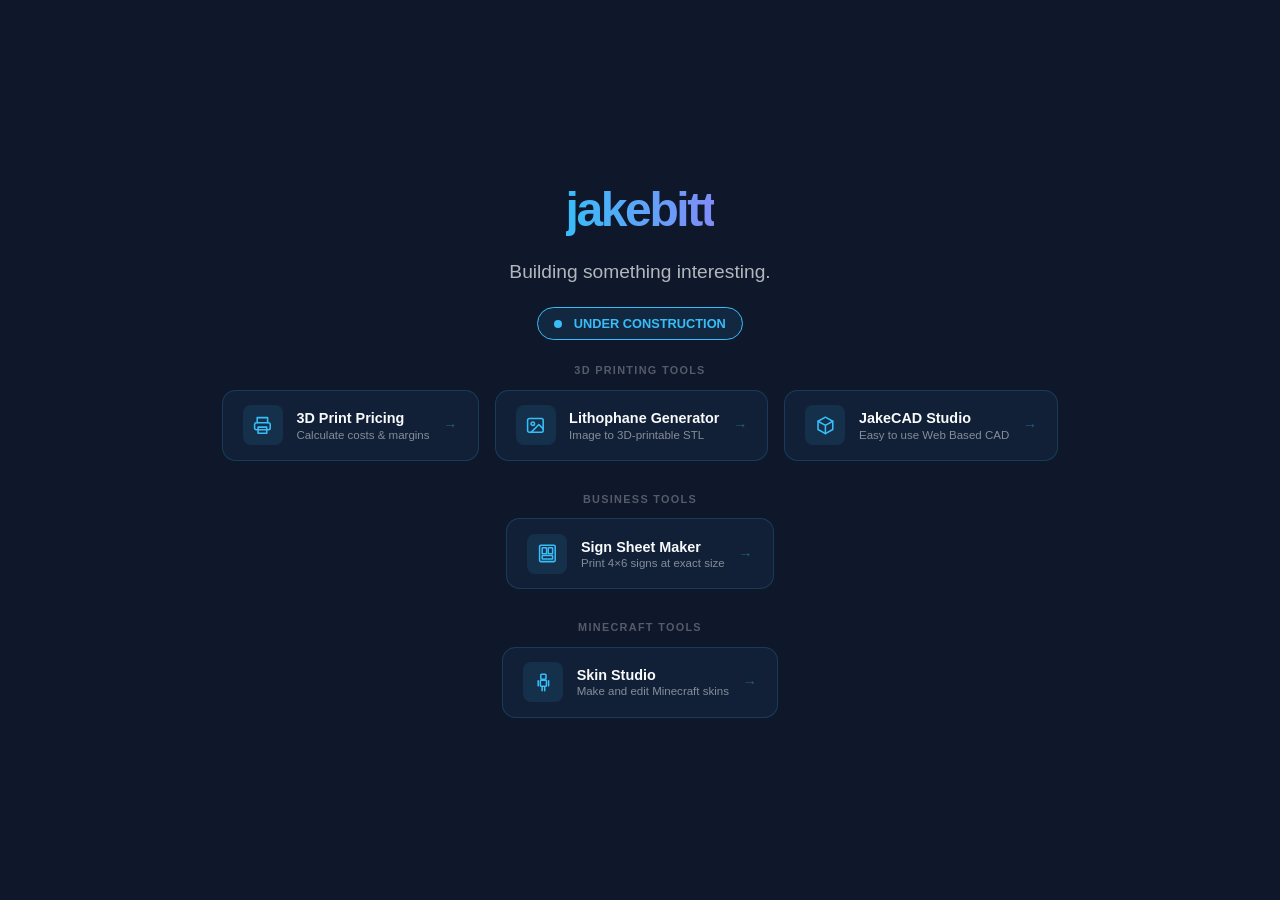
==== index.html @ 414a67d3 "Move Sign Sheet Maker into a new Business Tools section Co-Authored-By: Claude Opus 5.5 <noreply@ant" ====
<!DOCTYPE html>
<html lang="en">
<head>
    <meta charset="UTF-8">
    <meta name="viewport" content="width=device-width, initial-scale=1.0">
    <title>JakeBitt</title>
    <style>
        :root {
            --bg: #0f172a;
            --accent: #38bdf8;
            --accent2: #818cf8;
            --text: #f8fafc;
        }
        * { box-sizing: border-box; margin: 0; padding: 0; }
        body {
            display: flex;
            align-items: center;
            justify-content: center;
            min-height: 100vh;
            background-color: var(--bg);
            color: var(--text);
            font-family: -apple-system, BlinkMacSystemFont, "Segoe UI", Roboto, Helvetica, Arial, sans-serif;
        }
        .container {
            text-align: center;
            padding: 2rem;
            display: flex;
            flex-direction: column;
            align-items: center;
            gap: 1.5rem;
        }
        .logo {
            font-size: 3rem;
            font-weight: 800;
            letter-spacing: -0.05em;
            background: linear-gradient(to right, #38bdf8, #818cf8);
            -webkit-background-clip: text;
            -webkit-text-fill-color: transparent;
        }
        p {
            font-size: 1.2rem;
            opacity: 0.7;
        }
        .status-badge {
            display: inline-block;
            padding: 0.5rem 1rem;
            background: rgba(56, 189, 248, 0.1);
            border: 1px solid var(--accent);
            border-radius: 2rem;
            font-size: 0.8rem;
            font-weight: 600;
            color: var(--accent);
            text-transform: uppercase;
        }
        .pulse {
            display: inline-block;
            width: 8px;
            height: 8px;
            background-color: var(--accent);
            border-radius: 50%;
            margin-right: 8px;
            animation: pulse 2s infinite;
        }
        @keyframes pulse {
            0%   { box-shadow: 0 0 0 0   rgba(56, 189, 248, 0.7); }
            70%  { box-shadow: 0 0 0 10px rgba(56, 189, 248, 0);   }
            100% { box-shadow: 0 0 0 0   rgba(56, 189, 248, 0);   }
        }

        /* ── Tools section ── */
        .tools-label {
            font-size: 0.68rem;
            font-weight: 700;
            text-transform: uppercase;
            letter-spacing: 0.12em;
            color: rgba(248,250,252,0.3);
        }
        .tools-grid {
            display: flex;
            gap: 1rem;
            flex-wrap: wrap;
            justify-content: center;
        }
        .tool-card {
            display: flex;
            align-items: center;
            gap: 0.85rem;
            padding: 0.9rem 1.25rem;
            background: rgba(56,189,248,0.06);
            border: 1px solid rgba(56,189,248,0.18);
            border-radius: 0.85rem;
            text-decoration: none;
            color: var(--text);
            transition: background .2s, border-color .2s, transform .2s;
            text-align: left;
            min-width: 210px;
        }
        .tool-card:hover {
            background: rgba(56,189,248,0.13);
            border-color: var(--accent);
            transform: translateY(-2px);
        }
        .tool-icon {
            flex-shrink: 0;
            width: 2.5rem;
            height: 2.5rem;
            background: rgba(56,189,248,0.1);
            border-radius: 0.5rem;
            display: flex;
            align-items: center;
            justify-content: center;
        }
        .tool-icon svg {
            width: 1.3rem;
            height: 1.3rem;
            fill: none;
            stroke: var(--accent);
            stroke-width: 1.8;
            stroke-linecap: round;
            stroke-linejoin: round;
        }
        .tool-group {
            display: flex;
            flex-direction: column;
            align-items: center;
            gap: 0.85rem;
        }
        .tool-group + .tool-group { margin-top: 0.5rem; }
        .tool-name {
            font-size: 0.9rem;
            font-weight: 700;
            margin-bottom: 0.15rem;
        }
        .tool-desc {
            font-size: 0.72rem;
            color: rgba(248,250,252,0.5);
        }
        .tool-arrow {
            margin-left: auto;
            color: rgba(56,189,248,0.4);
            font-size: 0.9rem;
            transition: transform .2s, color .2s;
        }
        .tool-card:hover .tool-arrow {
            transform: translateX(3px);
            color: var(--accent);
        }
    </style>
</head>
<body>
    <div class="container">
        <div class="logo">jakebitt</div>
        <p>Building something interesting.</p>
        <div class="status-badge">
            <span class="pulse"></span>
            Under Construction
        </div>

        <section class="tool-group">
            <div class="tools-label">3D Printing Tools</div>
            <div class="tools-grid">
                <a class="tool-card" href="/printcalc">
                    <div class="tool-icon"><svg viewBox="0 0 24 24"><path d="M6 9V3h12v6"/><rect x="3" y="9" width="18" height="8" rx="2"/><path d="M7 14h10v7H7z"/></svg></div>
                    <div class="tool-info">
                        <div class="tool-name">3D Print Pricing</div>
                        <div class="tool-desc">Calculate costs &amp; margins</div>
                    </div>
                    <span class="tool-arrow">&rarr;</span>
                </a>
                <a class="tool-card" href="/lithogen">
                    <div class="tool-icon"><svg viewBox="0 0 24 24"><rect x="3" y="4" width="18" height="16" rx="2"/><circle cx="9" cy="10" r="2"/><path d="M21 16l-5-5-9 9"/></svg></div>
                    <div class="tool-info">
                        <div class="tool-name">Lithophane Generator</div>
                        <div class="tool-desc">Image to 3D-printable STL</div>
                    </div>
                    <span class="tool-arrow">&rarr;</span>
                </a>
                <a class="tool-card" href="/cad">
                    <div class="tool-icon"><svg viewBox="0 0 24 24"><path d="M12 2.5l8.5 4.75v9.5L12 21.5l-8.5-4.75v-9.5z"/><path d="M12 12l8.5-4.75M12 12v9.5M12 12L3.5 7.25"/></svg></div>
                    <div class="tool-info">
                        <div class="tool-name">JakeCAD Studio</div>
                        <div class="tool-desc">Easy to use Web Based CAD</div>
                    </div>
                    <span class="tool-arrow">&rarr;</span>
                </a>
            </div>
        </section>

        <section class="tool-group">
            <div class="tools-label">Business Tools</div>
            <div class="tools-grid">
                <a class="tool-card" href="/signsheet">
                    <div class="tool-icon"><svg viewBox="0 0 24 24"><rect x="3" y="2.5" width="18" height="19" rx="1.5"/><rect x="6" y="5.5" width="5" height="7" rx=".5"/><rect x="13" y="5.5" width="5" height="7" rx=".5"/><rect x="6" y="14.5" width="12" height="4" rx=".5"/></svg></div>
                    <div class="tool-info">
                        <div class="tool-name">Sign Sheet Maker</div>
                        <div class="tool-desc">Print 4&times;6 signs at exact size</div>
                    </div>
                    <span class="tool-arrow">&rarr;</span>
                </a>
            </div>
        </section>

        <section class="tool-group">
            <div class="tools-label">Minecraft Tools</div>
            <div class="tools-grid">
                <a class="tool-card" href="/skins">
                    <div class="tool-icon"><svg viewBox="0 0 24 24"><rect x="9" y="2.5" width="6" height="6" rx="1"/><rect x="8.5" y="9.5" width="7" height="7" rx="1"/><path d="M6 10v6M18 10v6M10.5 17v4.5M13.5 17v4.5"/></svg></div>
                    <div class="tool-info">
                        <div class="tool-name">Skin Studio</div>
                        <div class="tool-desc">Make and edit Minecraft skins</div>
                    </div>
                    <span class="tool-arrow">&rarr;</span>
                </a>
            </div>
        </section>
    </div>
</body>
</html>
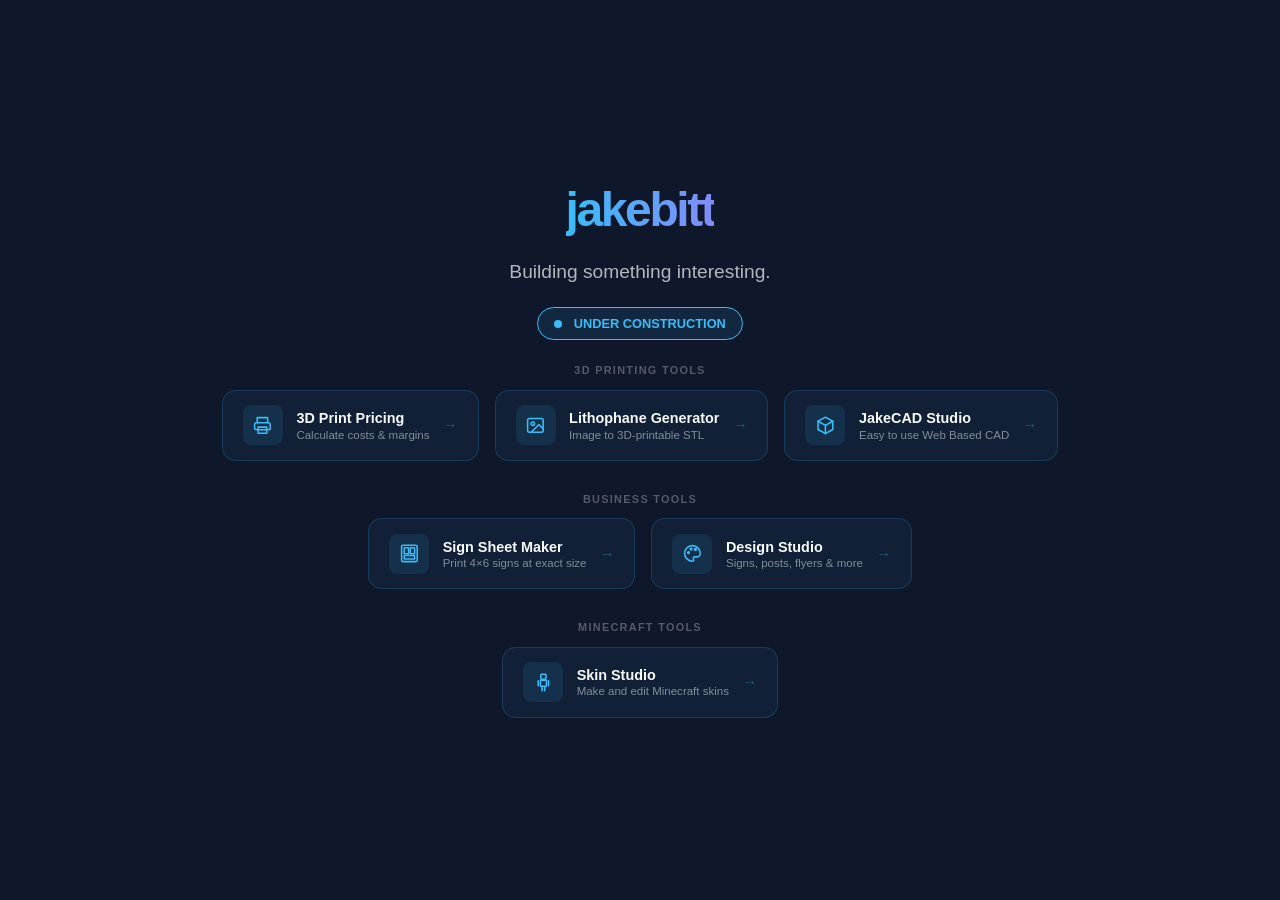
==== commit e81a3d2b: "Add JakeBitt Design Studio under Business Tools Free in-browser design editor at /design: 40 templat" ====
--- a/index.html
+++ b/index.html
@@ -197,6 +197,14 @@
                     </div>
                     <span class="tool-arrow">&rarr;</span>
                 </a>
+                <a class="tool-card" href="/design">
+                    <div class="tool-icon"><svg viewBox="0 0 24 24"><path d="M12 3a9 9 0 0 0 0 18c1.5 0 2-1.2 1.2-2.4-.8-1.2 0-2.6 1.4-2.6H17a4 4 0 0 0 4-4c0-5-4-9-9-9z"/><circle cx="7.5" cy="11" r="1"/><circle cx="10.5" cy="7" r="1"/><circle cx="15.5" cy="7.5" r="1"/></svg></div>
+                    <div class="tool-info">
+                        <div class="tool-name">Design Studio</div>
+                        <div class="tool-desc">Signs, posts, flyers &amp; more</div>
+                    </div>
+                    <span class="tool-arrow">&rarr;</span>
+                </a>
             </div>
         </section>
 
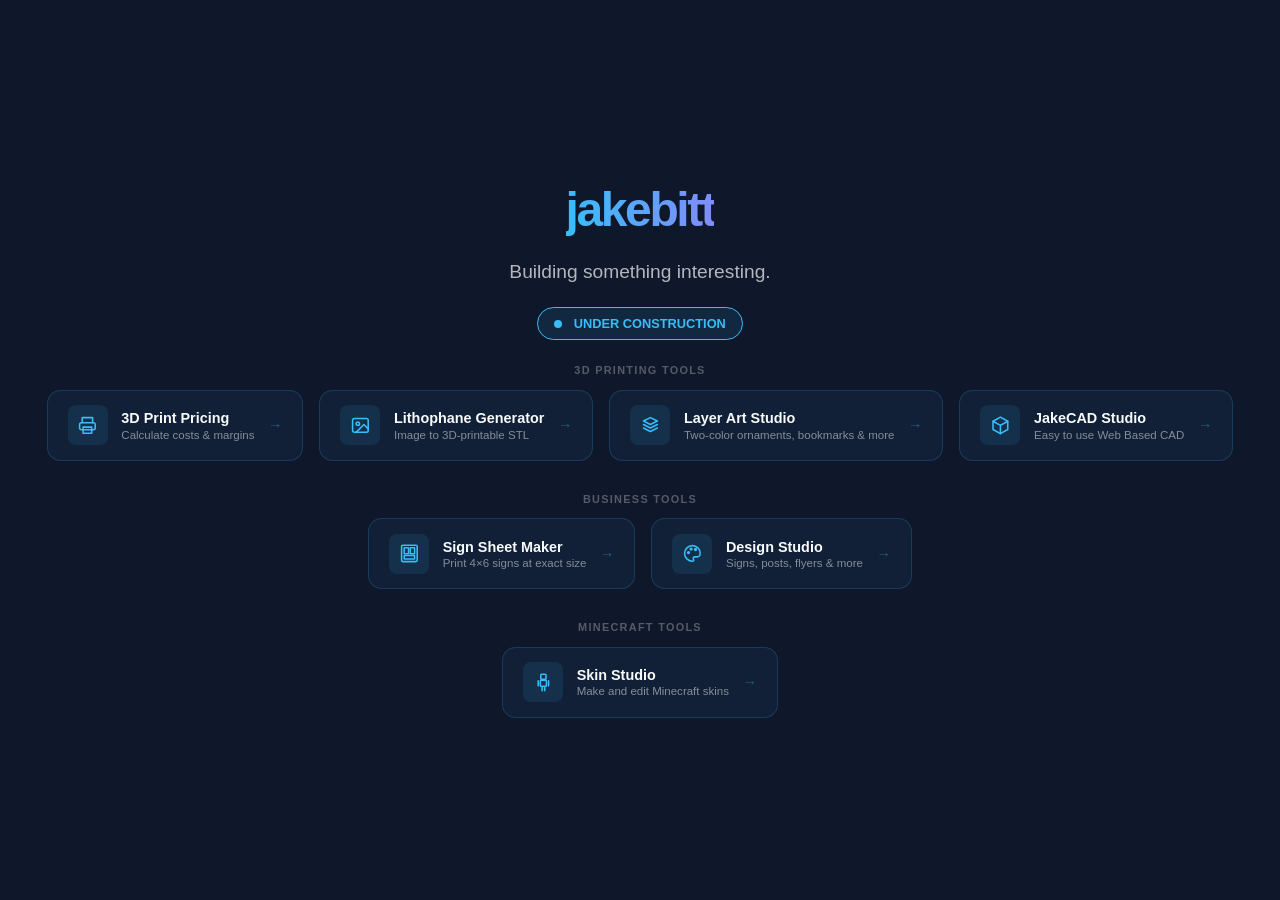
==== commit dd9b511b: "Add Layer Art Studio: two-color layer print designer Black base layers with white detail layers on t" ====
--- a/index.html
+++ b/index.html
@@ -175,6 +175,14 @@
                     </div>
                     <span class="tool-arrow">&rarr;</span>
                 </a>
+                <a class="tool-card" href="/layerart">
+                    <div class="tool-icon"><svg viewBox="0 0 24 24"><path d="M4 15l8 4 8-4"/><path d="M4 11l8 4 8-4"/><path d="M12 3l8 4-8 4-8-4z"/></svg></div>
+                    <div class="tool-info">
+                        <div class="tool-name">Layer Art Studio</div>
+                        <div class="tool-desc">Two-color ornaments, bookmarks &amp; more</div>
+                    </div>
+                    <span class="tool-arrow">&rarr;</span>
+                </a>
                 <a class="tool-card" href="/cad">
                     <div class="tool-icon"><svg viewBox="0 0 24 24"><path d="M12 2.5l8.5 4.75v9.5L12 21.5l-8.5-4.75v-9.5z"/><path d="M12 12l8.5-4.75M12 12v9.5M12 12L3.5 7.25"/></svg></div>
                     <div class="tool-info">
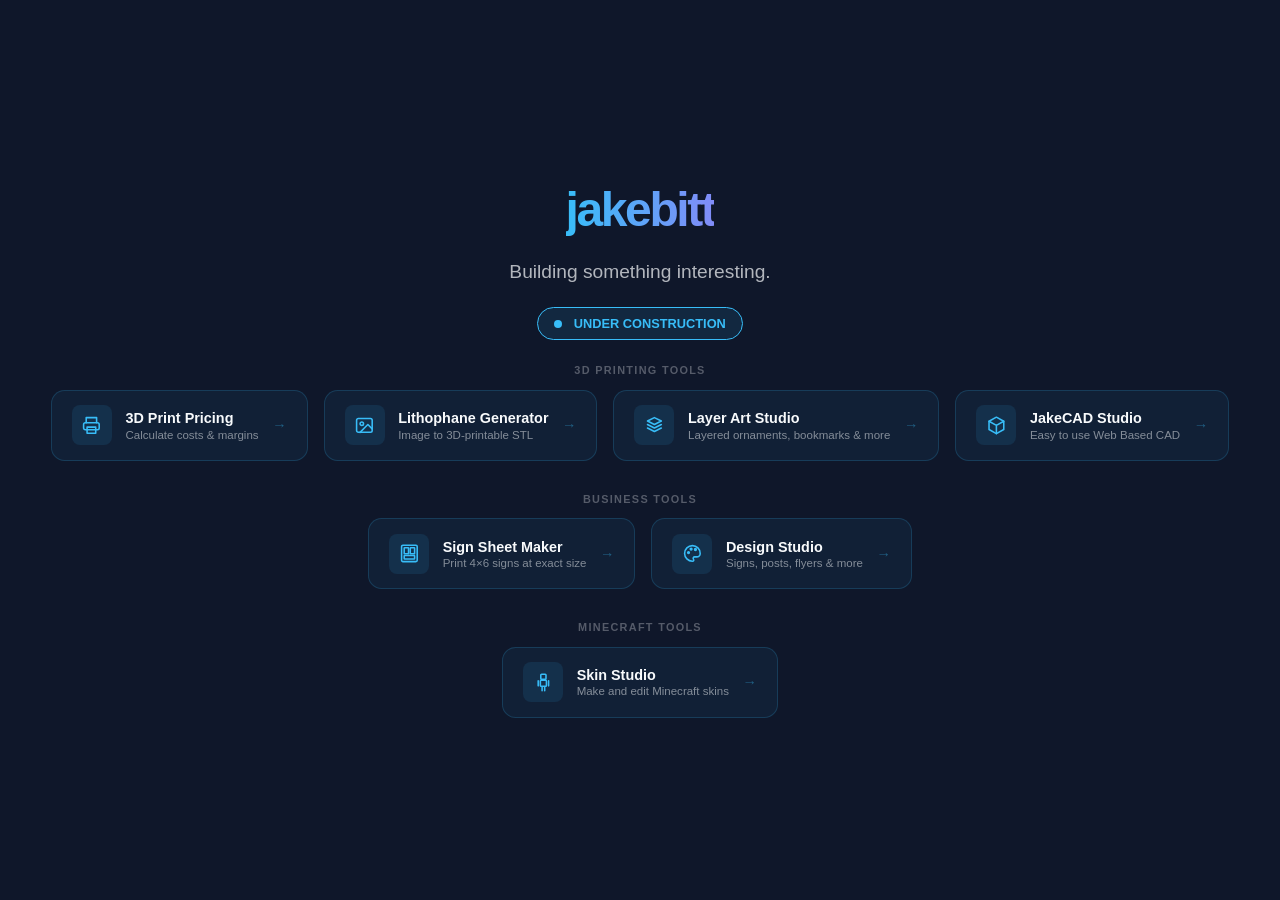
==== commit 704e7453: "Layer Art Studio v2: 73 templates with shape styles, patterns, effects, 3rd color, magnets, batch na" ====
--- a/index.html
+++ b/index.html
@@ -179,7 +179,7 @@
                     <div class="tool-icon"><svg viewBox="0 0 24 24"><path d="M4 15l8 4 8-4"/><path d="M4 11l8 4 8-4"/><path d="M12 3l8 4-8 4-8-4z"/></svg></div>
                     <div class="tool-info">
                         <div class="tool-name">Layer Art Studio</div>
-                        <div class="tool-desc">Two-color ornaments, bookmarks &amp; more</div>
+                        <div class="tool-desc">Layered ornaments, bookmarks &amp; more</div>
                     </div>
                     <span class="tool-arrow">&rarr;</span>
                 </a>
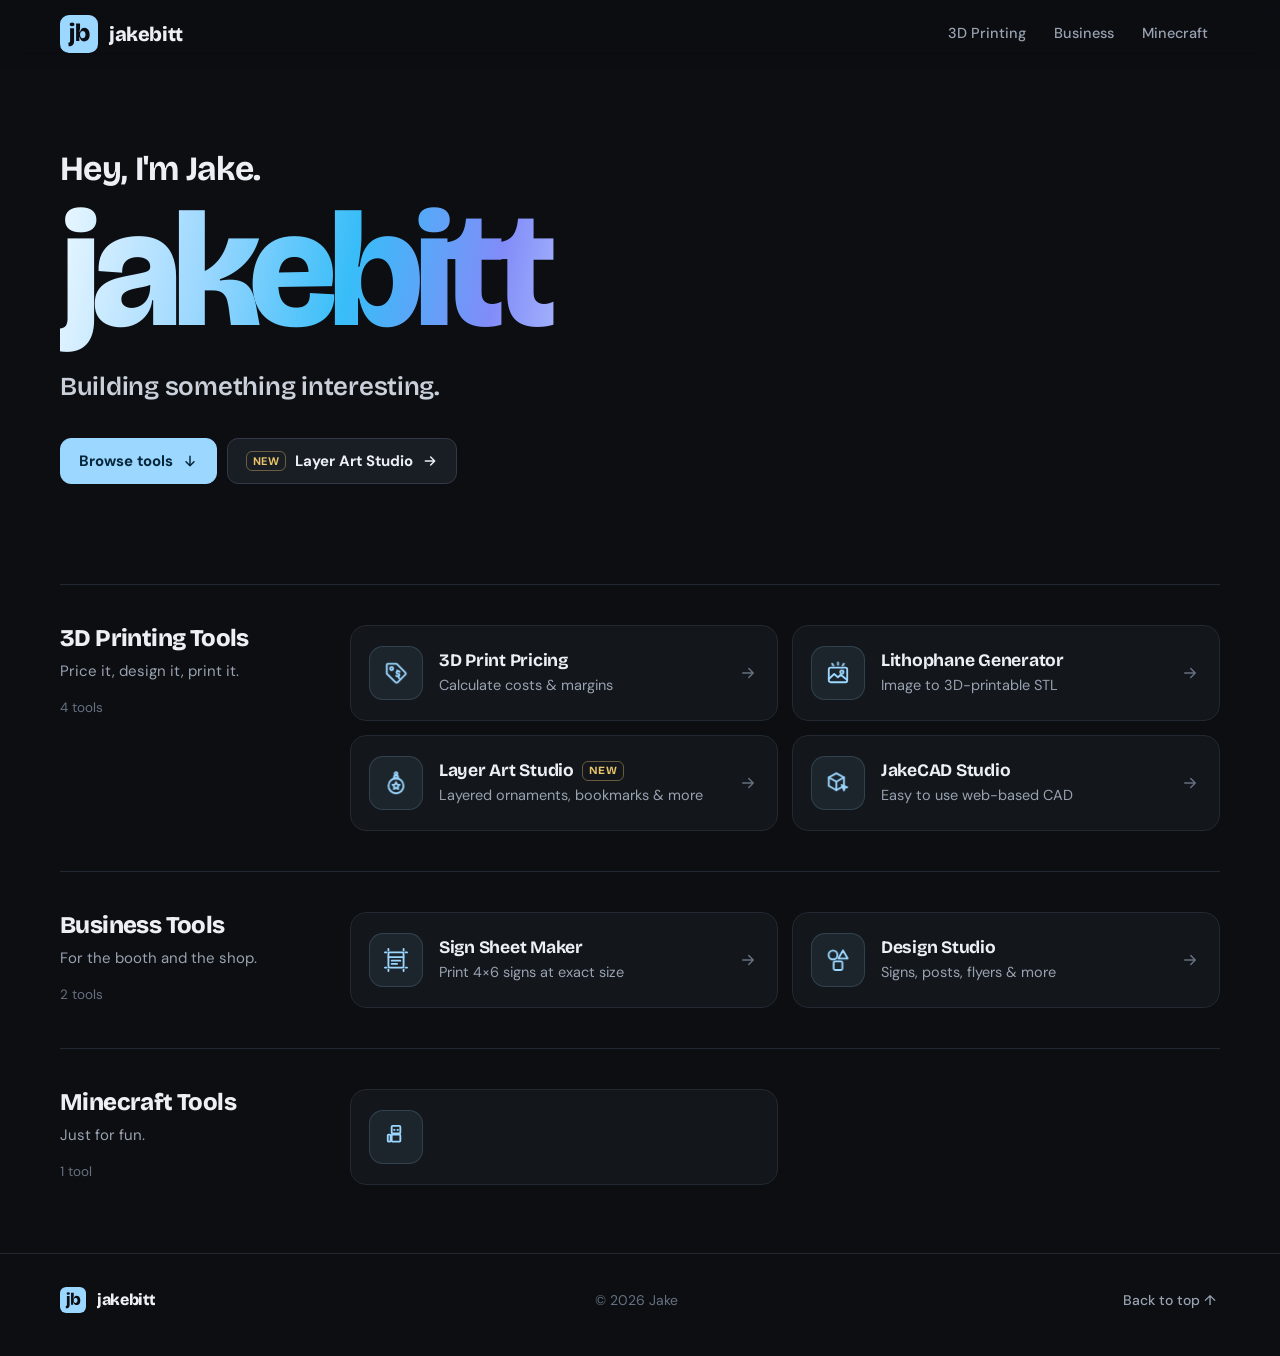
==== commit 374e5bc2: "Redesign homepage: jb logo, gradient wordmark, animated tool icons - 'Hey, I'm Jake.' greeting over " ====
--- a/index.html
+++ b/index.html
@@ -1,234 +1,327 @@
 <!DOCTYPE html>
 <html lang="en">
 <head>
-    <meta charset="UTF-8">
-    <meta name="viewport" content="width=device-width, initial-scale=1.0">
-    <title>JakeBitt</title>
-    <style>
-        :root {
-            --bg: #0f172a;
-            --accent: #38bdf8;
-            --accent2: #818cf8;
-            --text: #f8fafc;
-        }
-        * { box-sizing: border-box; margin: 0; padding: 0; }
-        body {
-            display: flex;
-            align-items: center;
-            justify-content: center;
-            min-height: 100vh;
-            background-color: var(--bg);
-            color: var(--text);
-            font-family: -apple-system, BlinkMacSystemFont, "Segoe UI", Roboto, Helvetica, Arial, sans-serif;
-        }
-        .container {
-            text-align: center;
-            padding: 2rem;
-            display: flex;
-            flex-direction: column;
-            align-items: center;
-            gap: 1.5rem;
-        }
-        .logo {
-            font-size: 3rem;
-            font-weight: 800;
-            letter-spacing: -0.05em;
-            background: linear-gradient(to right, #38bdf8, #818cf8);
-            -webkit-background-clip: text;
-            -webkit-text-fill-color: transparent;
-        }
-        p {
-            font-size: 1.2rem;
-            opacity: 0.7;
-        }
-        .status-badge {
-            display: inline-block;
-            padding: 0.5rem 1rem;
-            background: rgba(56, 189, 248, 0.1);
-            border: 1px solid var(--accent);
-            border-radius: 2rem;
-            font-size: 0.8rem;
-            font-weight: 600;
-            color: var(--accent);
-            text-transform: uppercase;
-        }
-        .pulse {
-            display: inline-block;
-            width: 8px;
-            height: 8px;
-            background-color: var(--accent);
-            border-radius: 50%;
-            margin-right: 8px;
-            animation: pulse 2s infinite;
-        }
-        @keyframes pulse {
-            0%   { box-shadow: 0 0 0 0   rgba(56, 189, 248, 0.7); }
-            70%  { box-shadow: 0 0 0 10px rgba(56, 189, 248, 0);   }
-            100% { box-shadow: 0 0 0 0   rgba(56, 189, 248, 0);   }
-        }
-
-        /* ── Tools section ── */
-        .tools-label {
-            font-size: 0.68rem;
-            font-weight: 700;
-            text-transform: uppercase;
-            letter-spacing: 0.12em;
-            color: rgba(248,250,252,0.3);
-        }
-        .tools-grid {
-            display: flex;
-            gap: 1rem;
-            flex-wrap: wrap;
-            justify-content: center;
-        }
-        .tool-card {
-            display: flex;
-            align-items: center;
-            gap: 0.85rem;
-            padding: 0.9rem 1.25rem;
-            background: rgba(56,189,248,0.06);
-            border: 1px solid rgba(56,189,248,0.18);
-            border-radius: 0.85rem;
-            text-decoration: none;
-            color: var(--text);
-            transition: background .2s, border-color .2s, transform .2s;
-            text-align: left;
-            min-width: 210px;
-        }
-        .tool-card:hover {
-            background: rgba(56,189,248,0.13);
-            border-color: var(--accent);
-            transform: translateY(-2px);
-        }
-        .tool-icon {
-            flex-shrink: 0;
-            width: 2.5rem;
-            height: 2.5rem;
-            background: rgba(56,189,248,0.1);
-            border-radius: 0.5rem;
-            display: flex;
-            align-items: center;
-            justify-content: center;
-        }
-        .tool-icon svg {
-            width: 1.3rem;
-            height: 1.3rem;
-            fill: none;
-            stroke: var(--accent);
-            stroke-width: 1.8;
-            stroke-linecap: round;
-            stroke-linejoin: round;
-        }
-        .tool-group {
-            display: flex;
-            flex-direction: column;
-            align-items: center;
-            gap: 0.85rem;
-        }
-        .tool-group + .tool-group { margin-top: 0.5rem; }
-        .tool-name {
-            font-size: 0.9rem;
-            font-weight: 700;
-            margin-bottom: 0.15rem;
-        }
-        .tool-desc {
-            font-size: 0.72rem;
-            color: rgba(248,250,252,0.5);
-        }
-        .tool-arrow {
-            margin-left: auto;
-            color: rgba(56,189,248,0.4);
-            font-size: 0.9rem;
-            transition: transform .2s, color .2s;
-        }
-        .tool-card:hover .tool-arrow {
-            transform: translateX(3px);
-            color: var(--accent);
-        }
-    </style>
+<meta charset="UTF-8">
+<meta name="viewport" content="width=device-width, initial-scale=1.0, viewport-fit=cover">
+<title>jakebitt</title>
+<meta name="description" content="Browser tools for 3D printing, business and Minecraft.">
+<meta name="theme-color" content="#0c0e12">
+<link rel="icon" type="image/svg+xml" href="/img/jb.svg">
+<link rel="apple-touch-icon" href="/img/jb-180.png">
+<meta property="og:title" content="jakebitt">
+<meta property="og:description" content="Browser tools for 3D printing, business and Minecraft.">
+<meta property="og:image" content="https://jakebitt.com/img/jb-512.png">
+<meta name="twitter:card" content="summary">
+<link rel="preconnect" href="https://fonts.googleapis.com">
+<link rel="preconnect" href="https://fonts.gstatic.com" crossorigin>
+<link href="https://fonts.googleapis.com/css2?family=Bricolage+Grotesque:opsz,wght@12..96,600;12..96,800&family=DM+Sans:opsz,wght@9..40,400;9..40,500;9..40,700&display=swap" rel="stylesheet">
+<style>
+:root {
+  --bg: #0c0e12;
+  --surface: #13161b;
+  --surface-2: #191d24;
+  --line: #232932;
+  --line-strong: #323946;
+  --fg: #ecf0f4;
+  --muted: #98a2b0;
+  --faint: #667080;
+  --ice: #9bd7ff;
+  --ice-ink: #06263a;
+  --gold: #e8c46b;
+  --display: "Bricolage Grotesque", "DM Sans", system-ui, sans-serif;
+  --ui: "DM Sans", system-ui, -apple-system, "Segoe UI", Roboto, sans-serif;
+  --ease: cubic-bezier(.22,.7,.2,1);
+  color-scheme: dark;
+}
+* { box-sizing: border-box; }
+html { scroll-behavior: smooth; scroll-padding-top: 80px; }
+body { margin: 0; background: var(--bg); color: var(--fg); font: 16px/1.6 var(--ui); -webkit-font-smoothing: antialiased; -webkit-text-size-adjust: 100%; text-size-adjust: 100%; -webkit-tap-highlight-color: transparent; overflow-x: clip; }
+a { color: inherit; }
+:focus-visible { outline: 2px solid var(--ice); outline-offset: 3px; }
+.wrap { width: min(1160px, calc(100% - 32px - env(safe-area-inset-left, 0px) - env(safe-area-inset-right, 0px))); margin: 0 auto; }
+
+/* header */
+.top { position: sticky; top: 0; z-index: 10; background: rgba(12,14,18,.85); -webkit-backdrop-filter: blur(10px); backdrop-filter: blur(10px); border-bottom: 1px solid transparent; transition: border-color .25s; }
+.top.scrolled { border-bottom-color: var(--line); }
+.top-inner { height: 68px; display: flex; align-items: center; justify-content: space-between; gap: 16px; }
+.brand { display: inline-flex; align-items: center; gap: 11px; min-height: 44px; text-decoration: none; }
+.brand-name { font: 800 20px/1 var(--display); letter-spacing: -0.02em; }
+.logo { width: 38px; height: 38px; flex-shrink: 0; transition: transform .35s var(--ease); }
+.nav { display: flex; gap: 4px; }
+.nav a { text-decoration: none; color: var(--muted); font-weight: 500; font-size: 14.5px; padding: 8px 12px; border-radius: 8px; transition: color .2s, background .2s; }
+
+/* hero */
+.hero { padding: 80px 0 100px; }
+.hello { margin: 0 0 6px; font: 700 clamp(22px, 3vw, 34px)/1.2 var(--display); letter-spacing: -0.02em; color: var(--fg); }
+h1 {
+  margin: 0; font: 800 clamp(56px, min(21vw, 30vh), 164px)/.92 var(--display); letter-spacing: -0.05em; padding: 0 .04em .12em 0;
+  background: linear-gradient(100deg, #eaf7ff 0%, #9bd7ff 30%, #38bdf8 58%, #818cf8 86%, #a5b4fc 100%);
+  -webkit-background-clip: text; background-clip: text; -webkit-text-fill-color: transparent; color: transparent;
+  width: -webkit-fit-content; width: -moz-fit-content; width: fit-content;
+}
+.tagline { margin: 4px 0 0; font: 600 clamp(20px, 2.4vw, 26px)/1.3 var(--display); letter-spacing: -0.01em; color: #c9d0d9; }
+.actions { display: flex; flex-wrap: wrap; gap: 10px; margin-top: 34px; }
+.btn { display: inline-flex; align-items: center; gap: 9px; height: 46px; padding: 0 18px; border-radius: 11px; text-decoration: none; font-weight: 700; font-size: 15px; border: 1px solid var(--line-strong); background: var(--surface-2); transition: background .2s, border-color .2s, transform .2s var(--ease); }
+.btn.primary { background: var(--ice); border-color: var(--ice); color: var(--ice-ink); }
+.btn svg { width: 16px; height: 16px; fill: none; stroke: currentColor; stroke-width: 2.2; stroke-linecap: round; stroke-linejoin: round; transition: transform .25s var(--ease); }
+.new { font-size: 11px; font-weight: 700; letter-spacing: .04em; text-transform: uppercase; color: var(--gold); border: 1px solid rgba(232,196,107,.4); border-radius: 6px; padding: 1px 6px; flex-shrink: 0; line-height: 1.5; }
+
+/* tools */
+.cat { display: grid; grid-template-columns: 250px minmax(0, 1fr); gap: 40px; padding: 40px 0; border-top: 1px solid var(--line); }
+.cat-head { position: sticky; top: 92px; align-self: start; }
+h2 { margin: 0; font: 800 24px/1.15 var(--display); letter-spacing: -0.025em; }
+.cat-head p { margin: 6px 0 0; color: var(--muted); font-size: 15px; }
+.count { display: inline-block; margin-top: 14px; color: var(--faint); font-size: 13.5px; }
+.grid { display: grid; grid-template-columns: repeat(2, minmax(0, 1fr)); gap: 14px; }
+
+.card {
+  display: grid; grid-template-columns: auto minmax(0, 1fr) auto; align-items: center; gap: 16px;
+  padding: 18px 20px 18px 18px; min-height: 96px; text-decoration: none;
+  background: var(--surface); border: 1px solid var(--line); border-radius: 16px;
+  transition: border-color .25s, transform .35s var(--ease), background .25s, box-shadow .35s var(--ease);
+}
+.ico { width: 54px; height: 54px; border-radius: 14px; display: grid; place-items: center; background: rgba(155,215,255,.08); border: 1px solid rgba(155,215,255,.16); transition: background .25s, border-color .25s, transform .35s var(--ease); }
+.ico svg { overflow: visible; width: 26px; height: 26px; color: var(--ice); fill: none; stroke: currentColor; stroke-width: 1.7; stroke-linecap: round; stroke-linejoin: round; }
+.card h3 { margin: 0 0 3px; display: flex; flex-wrap: wrap; align-items: center; gap: 4px 8px; font: 700 17.5px/1.25 var(--display); letter-spacing: -0.015em; }
+.card p { margin: 0; color: var(--muted); font-size: 14.5px; line-height: 1.45; }
+.card .arrow { width: 18px; height: 18px; fill: none; stroke: var(--faint); stroke-width: 2; stroke-linecap: round; stroke-linejoin: round; transition: stroke .25s, transform .3s var(--ease); }
+
+/* footer */
+footer { border-top: 1px solid var(--line); margin-top: 28px; }
+.foot { display: flex; align-items: center; justify-content: space-between; gap: 16px; flex-wrap: wrap; padding: 24px 0 calc(34px + env(safe-area-inset-bottom, 0px)); color: var(--faint); font-size: 14px; }
+.foot .logo { width: 26px; height: 26px; }
+.foot .brand-name { font-size: 16px; color: var(--fg); }
+.foot a.up { display: inline-flex; align-items: center; min-height: 44px; padding: 0 4px; text-decoration: none; color: var(--muted); font-weight: 500; }
+
+/* hover (mouse/trackpad only, so taps on phones don't leave things stuck) */
+@media (hover: hover) {
+  .nav a:hover { color: var(--fg); background: var(--surface-2); }
+  .brand:hover .logo { transform: rotate(-6deg); }
+  .btn:hover { background: #20252e; border-color: #414a59; }
+  .btn.primary:hover { background: #b7e3ff; border-color: #b7e3ff; }
+  .btn.primary:hover svg { transform: translateY(2px); }
+  .btn:not(.primary):hover svg { transform: translateX(3px); }
+  .card:hover { border-color: rgba(155,215,255,.35); background: #151920; transform: translateY(-3px); box-shadow: 0 20px 36px -26px rgba(0,0,0,.95); }
+  .card:hover .ico { background: rgba(155,215,255,.14); border-color: rgba(155,215,255,.32); }
+  .card:hover .arrow { stroke: var(--ice); transform: translateX(4px); }
+  .foot a.up:hover { color: var(--fg); }
+}
+/* touch feedback */
+.card:active { transform: scale(.985); background: #151920; }
+.btn:active { transform: scale(.98); }
+.card:focus-visible { outline-offset: 2px; }
+
+/* icon motion */
+.ico .p-tag { transform-box: view-box; transform-origin: 8px 8px; }
+@keyframes p-tag-a { 0%{transform:none}25%{transform:rotate(-14deg)}55%{transform:rotate(7deg)}80%{transform:rotate(-3deg)}100%{transform:none} }
+@keyframes p-tag-b { 0%{transform:none}25%{transform:rotate(-14deg)}55%{transform:rotate(7deg)}80%{transform:rotate(-3deg)}100%{transform:none} }
+.js .card.in .p-tag { animation: p-tag-a .9s var(--ease) var(--ad, .35s) both; }
+@media (hover: hover) { .js .card.in:hover .p-tag { animation: p-tag-b .9s var(--ease) both; } }
+.ico .l-rays { transform-box: view-box; transform-origin: 12px 4px; }
+@keyframes l-rays-a { 0%,100%{opacity:1;transform:none}40%{opacity:.25;transform:translateY(1px)}70%{opacity:1;transform:translateY(-.6px)} }
+@keyframes l-rays-b { 0%,100%{opacity:1;transform:none}40%{opacity:.25;transform:translateY(1px)}70%{opacity:1;transform:translateY(-.6px)} }
+.js .card.in .l-rays { animation: l-rays-a .9s var(--ease) var(--ad, .35s) both; }
+@media (hover: hover) { .js .card.in:hover .l-rays { animation: l-rays-b .9s var(--ease) both; } }
+.ico .l-sun { transform-box: view-box; transform-origin: 15.6px 11px; }
+@keyframes l-sun-a { 0%,100%{transform:none}50%{transform:scale(1.35)} }
+@keyframes l-sun-b { 0%,100%{transform:none}50%{transform:scale(1.35)} }
+.js .card.in .l-sun { animation: l-sun-a .9s var(--ease) var(--ad, .35s) both; }
+@media (hover: hover) { .js .card.in:hover .l-sun { animation: l-sun-b .9s var(--ease) both; } }
+.ico .o-swing { transform-box: view-box; transform-origin: 12px 2.2px; }
+@keyframes o-swing-a { 0%{transform:none}25%{transform:rotate(11deg)}55%{transform:rotate(-7deg)}80%{transform:rotate(3deg)}100%{transform:none} }
+@keyframes o-swing-b { 0%{transform:none}25%{transform:rotate(11deg)}55%{transform:rotate(-7deg)}80%{transform:rotate(3deg)}100%{transform:none} }
+.js .card.in .o-swing { animation: o-swing-a .9s var(--ease) var(--ad, .35s) both; }
+@media (hover: hover) { .js .card.in:hover .o-swing { animation: o-swing-b .9s var(--ease) both; } }
+.ico .o-star { transform-box: view-box; transform-origin: 12px 14.6px; }
+@keyframes o-star-a { 0%,100%{transform:none}50%{transform:rotate(72deg) scale(1.1)} }
+@keyframes o-star-b { 0%,100%{transform:none}50%{transform:rotate(72deg) scale(1.1)} }
+.js .card.in .o-star { animation: o-star-a .9s var(--ease) var(--ad, .35s) both; }
+@media (hover: hover) { .js .card.in:hover .o-star { animation: o-star-b .9s var(--ease) both; } }
+.ico .c-cur { transform-box: view-box; transform-origin: 18px 16px; }
+@keyframes c-cur-a { 0%{transform:none}35%{transform:translate(2.5px,2.5px)}60%{transform:translate(-.6px,-.6px) scale(.85)}100%{transform:none} }
+@keyframes c-cur-b { 0%{transform:none}35%{transform:translate(2.5px,2.5px)}60%{transform:translate(-.6px,-.6px) scale(.85)}100%{transform:none} }
+.js .card.in .c-cur { animation: c-cur-a .9s var(--ease) var(--ad, .35s) both; }
+@media (hover: hover) { .js .card.in:hover .c-cur { animation: c-cur-b .9s var(--ease) both; } }
+.ico .c-cube { transform-box: view-box; transform-origin: 10.5px 10.8px; }
+@keyframes c-cube-a { 0%,100%{transform:none}60%{transform:scale(.92)} }
+@keyframes c-cube-b { 0%,100%{transform:none}60%{transform:scale(.92)} }
+.js .card.in .c-cube { animation: c-cube-a .9s var(--ease) var(--ad, .35s) both; }
+@media (hover: hover) { .js .card.in:hover .c-cube { animation: c-cube-b .9s var(--ease) both; } }
+.ico .s-marks { transform-box: view-box; transform-origin: 12px 12px; }
+@keyframes s-marks-a { 0%,100%{transform:none}45%{transform:scale(1.14)} }
+@keyframes s-marks-b { 0%,100%{transform:none}45%{transform:scale(1.14)} }
+.js .card.in .s-marks { animation: s-marks-a .9s var(--ease) var(--ad, .35s) both; }
+@media (hover: hover) { .js .card.in:hover .s-marks { animation: s-marks-b .9s var(--ease) both; } }
+.ico .d-c { transform-box: view-box; transform-origin: 7.4px 7.4px; }
+@keyframes d-c-a { 0%,100%{transform:none}50%{transform:translate(-1.2px,-.6px)} }
+@keyframes d-c-b { 0%,100%{transform:none}50%{transform:translate(-1.2px,-.6px)} }
+.js .card.in .d-c { animation: d-c-a .9s var(--ease) var(--ad, .35s) both; }
+@media (hover: hover) { .js .card.in:hover .d-c { animation: d-c-b .9s var(--ease) both; } }
+.ico .d-t { transform-box: view-box; transform-origin: 16.6px 7px; }
+@keyframes d-t-a { 0%,100%{transform:none}50%{transform:translate(1px,-1px) rotate(12deg)} }
+@keyframes d-t-b { 0%,100%{transform:none}50%{transform:translate(1px,-1px) rotate(12deg)} }
+.js .card.in .d-t { animation: d-t-a .9s var(--ease) var(--ad, .35s) both; }
+@media (hover: hover) { .js .card.in:hover .d-t { animation: d-t-b .9s var(--ease) both; } }
+.ico .d-r { transform-box: view-box; transform-origin: 12px 17.2px; }
+@keyframes d-r-a { 0%,100%{transform:none}50%{transform:translateY(1.2px) rotate(-8deg)} }
+@keyframes d-r-b { 0%,100%{transform:none}50%{transform:translateY(1.2px) rotate(-8deg)} }
+.js .card.in .d-r { animation: d-r-a .9s var(--ease) var(--ad, .35s) both; }
+@media (hover: hover) { .js .card.in:hover .d-r { animation: d-r-b .9s var(--ease) both; } }
+.ico .k-arm { transform-box: view-box; transform-origin: 18.3px 10.4px; }
+@keyframes k-arm-a { 0%,100%{transform:none}25%{transform:rotate(-130deg)}45%{transform:rotate(-100deg)}65%{transform:rotate(-130deg)} }
+@keyframes k-arm-b { 0%,100%{transform:none}25%{transform:rotate(-130deg)}45%{transform:rotate(-100deg)}65%{transform:rotate(-130deg)} }
+.js .card.in .k-arm { animation: k-arm-a .9s var(--ease) var(--ad, .35s) both; }
+@media (hover: hover) { .js .card.in:hover .k-arm { animation: k-arm-b .9s var(--ease) both; } }
+
+/* motion */
+.js .rise { opacity: 0; translate: 0 14px; }
+.js .rise.in { opacity: 1; translate: 0 0; transition: opacity .6s var(--ease) var(--d, 0s), translate .6s var(--ease) var(--d, 0s); }
+.js .card.rise.in { transition: opacity .6s var(--ease) var(--d, 0s), translate .6s var(--ease) var(--d, 0s), transform .35s var(--ease), border-color .25s, background .25s, box-shadow .35s var(--ease); }
+
+@media (max-width: 1040px) {
+  .cat { grid-template-columns: 200px minmax(0, 1fr); gap: 28px; }
+  .grid { grid-template-columns: minmax(0, 1fr); }
+}
+@media (max-width: 760px) {
+  .cat { grid-template-columns: 1fr; gap: 18px; padding: 32px 0; }
+  .cat-head { position: static; display: flex; align-items: baseline; justify-content: space-between; gap: 12px; }
+  .cat-head p { display: none; }
+  .count { margin: 0; }
+}
+@media (max-width: 640px) {
+  .hero { padding: 64px 0 76px; }
+  .nav { display: none; }
+  .card { padding: 16px; min-height: 0; gap: 14px; }
+  .ico { width: 48px; height: 48px; border-radius: 13px; }
+  .ico svg { width: 23px; height: 23px; }
+}
+@media (max-width: 480px) {
+  .actions { flex-direction: column; align-items: stretch; margin-top: 28px; }
+  .btn { justify-content: center; height: 50px; }
+  .foot { justify-content: center; text-align: center; }
+  .card h3 { font-size: 16.5px; }
+  .card p { font-size: 14px; }
+}
+@media (max-width: 340px) {
+  .card { padding: 14px; gap: 12px; }
+  .ico { width: 42px; height: 42px; border-radius: 12px; }
+}
+@media (orientation: landscape) and (max-height: 500px) {
+  .hero { padding: 36px 0 56px; }
+  .actions { margin-top: 22px; }
+}
+@media (prefers-reduced-motion: reduce) {
+  html { scroll-behavior: auto; }
+  *, *::before, *::after { animation-duration: .001s !important; animation-iteration-count: 1 !important; transition-duration: .001s !important; }
+  .js .rise { opacity: 1; translate: none; }
+  .ico * { animation: none !important; }
+}
+</style>
 </head>
 <body>
-    <div class="container">
-        <div class="logo">jakebitt</div>
-        <p>Building something interesting.</p>
-        <div class="status-badge">
-            <span class="pulse"></span>
-            Under Construction
-        </div>
-
-        <section class="tool-group">
-            <div class="tools-label">3D Printing Tools</div>
-            <div class="tools-grid">
-                <a class="tool-card" href="/printcalc">
-                    <div class="tool-icon"><svg viewBox="0 0 24 24"><path d="M6 9V3h12v6"/><rect x="3" y="9" width="18" height="8" rx="2"/><path d="M7 14h10v7H7z"/></svg></div>
-                    <div class="tool-info">
-                        <div class="tool-name">3D Print Pricing</div>
-                        <div class="tool-desc">Calculate costs &amp; margins</div>
-                    </div>
-                    <span class="tool-arrow">&rarr;</span>
-                </a>
-                <a class="tool-card" href="/lithogen">
-                    <div class="tool-icon"><svg viewBox="0 0 24 24"><rect x="3" y="4" width="18" height="16" rx="2"/><circle cx="9" cy="10" r="2"/><path d="M21 16l-5-5-9 9"/></svg></div>
-                    <div class="tool-info">
-                        <div class="tool-name">Lithophane Generator</div>
-                        <div class="tool-desc">Image to 3D-printable STL</div>
-                    </div>
-                    <span class="tool-arrow">&rarr;</span>
-                </a>
-                <a class="tool-card" href="/layerart">
-                    <div class="tool-icon"><svg viewBox="0 0 24 24"><path d="M4 15l8 4 8-4"/><path d="M4 11l8 4 8-4"/><path d="M12 3l8 4-8 4-8-4z"/></svg></div>
-                    <div class="tool-info">
-                        <div class="tool-name">Layer Art Studio</div>
-                        <div class="tool-desc">Layered ornaments, bookmarks &amp; more</div>
-                    </div>
-                    <span class="tool-arrow">&rarr;</span>
-                </a>
-                <a class="tool-card" href="/cad">
-                    <div class="tool-icon"><svg viewBox="0 0 24 24"><path d="M12 2.5l8.5 4.75v9.5L12 21.5l-8.5-4.75v-9.5z"/><path d="M12 12l8.5-4.75M12 12v9.5M12 12L3.5 7.25"/></svg></div>
-                    <div class="tool-info">
-                        <div class="tool-name">JakeCAD Studio</div>
-                        <div class="tool-desc">Easy to use Web Based CAD</div>
-                    </div>
-                    <span class="tool-arrow">&rarr;</span>
-                </a>
-            </div>
-        </section>
-
-        <section class="tool-group">
-            <div class="tools-label">Business Tools</div>
-            <div class="tools-grid">
-                <a class="tool-card" href="/signsheet">
-                    <div class="tool-icon"><svg viewBox="0 0 24 24"><rect x="3" y="2.5" width="18" height="19" rx="1.5"/><rect x="6" y="5.5" width="5" height="7" rx=".5"/><rect x="13" y="5.5" width="5" height="7" rx=".5"/><rect x="6" y="14.5" width="12" height="4" rx=".5"/></svg></div>
-                    <div class="tool-info">
-                        <div class="tool-name">Sign Sheet Maker</div>
-                        <div class="tool-desc">Print 4&times;6 signs at exact size</div>
-                    </div>
-                    <span class="tool-arrow">&rarr;</span>
-                </a>
-                <a class="tool-card" href="/design">
-                    <div class="tool-icon"><svg viewBox="0 0 24 24"><path d="M12 3a9 9 0 0 0 0 18c1.5 0 2-1.2 1.2-2.4-.8-1.2 0-2.6 1.4-2.6H17a4 4 0 0 0 4-4c0-5-4-9-9-9z"/><circle cx="7.5" cy="11" r="1"/><circle cx="10.5" cy="7" r="1"/><circle cx="15.5" cy="7.5" r="1"/></svg></div>
-                    <div class="tool-info">
-                        <div class="tool-name">Design Studio</div>
-                        <div class="tool-desc">Signs, posts, flyers &amp; more</div>
-                    </div>
-                    <span class="tool-arrow">&rarr;</span>
-                </a>
-            </div>
-        </section>
-
-        <section class="tool-group">
-            <div class="tools-label">Minecraft Tools</div>
-            <div class="tools-grid">
-                <a class="tool-card" href="/skins">
-                    <div class="tool-icon"><svg viewBox="0 0 24 24"><rect x="9" y="2.5" width="6" height="6" rx="1"/><rect x="8.5" y="9.5" width="7" height="7" rx="1"/><path d="M6 10v6M18 10v6M10.5 17v4.5M13.5 17v4.5"/></svg></div>
-                    <div class="tool-info">
-                        <div class="tool-name">Skin Studio</div>
-                        <div class="tool-desc">Make and edit Minecraft skins</div>
-                    </div>
-                    <span class="tool-arrow">&rarr;</span>
-                </a>
-            </div>
-        </section>
+<script>document.documentElement.classList.add('js')</script>
+<svg width="0" height="0" style="position:absolute" aria-hidden="true">
+  <symbol id="jb" viewBox="0 0 100 100"><rect width="100" height="100" rx="24" fill="#9bd7ff"/><g fill="#0c0e12"><path transform="translate(21.96 20.00) scale(0.06445)" d="M28 962Q23 962 20.0 962.0Q17 962 13 962L0 825Q39 820 55.0 805.0Q71 790 71 751V226H233V760Q233 814 219.5 852.5Q206 891 180.0 915.0Q154 939 115.5 950.5Q77 962 28 962ZM152 152Q106 152 81.5 132.5Q57 113 57 77Q57 39 81.5 19.5Q106 0 152 0Q199 0 223.5 19.5Q248 39 248 76Q248 113 223.5 132.5Q199 152 152 152ZM651 768Q601 768 563.5 749.0Q526 730 502.5 692.0Q479 654 471 598H452L449 754H317V495V34H478V209Q478 233 474.5 259.5Q471 286 465.5 315.0Q460 344 454 377H477Q491 323 514.0 287.0Q537 251 571.5 232.5Q606 214 653 214Q719 214 767.5 248.0Q816 282 843.0 344.5Q870 407 870 494Q870 578 843.5 639.5Q817 701 768.0 734.5Q719 768 651 768ZM591 638Q624 638 649.0 619.5Q674 601 687.5 567.5Q701 534 701 489Q701 443 688.0 410.5Q675 378 651.5 360.0Q628 342 595 342Q573 342 554.5 350.0Q536 358 522.0 372.0Q508 386 498.0 403.5Q488 421 483.0 440.5Q478 460 478 479V500Q478 521 484.0 545.0Q490 569 503.5 590.0Q517 611 538.5 624.5Q560 638 591 638Z"/></g></symbol>
+  <symbol id="go" viewBox="0 0 24 24"><path d="M5 12h14M13 6l6 6-6 6"/></symbol>
+</svg>
+
+<header class="top" id="top">
+  <div class="wrap top-inner">
+    <a class="brand" href="/" aria-label="jakebitt home"><svg class="logo"><use href="#jb"/></svg><span class="brand-name">jakebitt</span></a>
+    <nav class="nav" aria-label="Sections">
+      <a href="#print">3D Printing</a>
+      <a href="#business">Business</a>
+      <a href="#minecraft">Minecraft</a>
+    </nav>
+  </div>
+</header>
+
+<main class="wrap">
+  <section class="hero">
+    <p class="hello rise">Hey, I'm Jake.</p>
+    <h1 class="rise" style="--d:.06s">jakebitt</h1>
+    <p class="tagline rise" style="--d:.12s">Building something interesting.</p>
+    <div class="actions rise" style="--d:.18s">
+      <a class="btn primary" href="#print">Browse tools <svg viewBox="0 0 24 24"><path d="M12 5v14M6 13l6 6 6-6"/></svg></a>
+      <a class="btn" href="/layerart"><span class="new">New</span> Layer Art Studio <svg viewBox="0 0 24 24"><path d="M5 12h14M13 6l6 6-6 6"/></svg></a>
     </div>
+  </section>
+
+  <section class="cat" id="print">
+    <div class="cat-head rise"><h2>3D Printing Tools</h2><p>Price it, design it, print it.</p><span class="count">4 tools</span></div>
+    <div class="grid">
+      <a class="card rise" style="--d:0.00s;--ad:0.35s" href="/printcalc">
+        <span class="ico" aria-hidden="true"><svg viewBox="0 0 24 24"><g class="p-tag"><path d="M3.5 12.6V4.5a1 1 0 0 1 1-1h8.1l8 8a1.4 1.4 0 0 1 0 2L13.6 20.5a1.4 1.4 0 0 1-2 0z"/><circle cx="8" cy="8" r="1.4"/><path d="M15.4 11.1c-.4-.6-1.2-.9-2-.7-.9.3-1.2 1.2-.6 1.8.5.5 1.6.5 2.1 1.1.6.6.2 1.6-.7 1.8-.8.2-1.6-.1-2-.7M13 9.6l.4.9M14.6 16.1l.4.9"/></g></svg></span>
+        <div><h3>3D Print Pricing</h3><p>Calculate costs &amp; margins</p></div>
+        <svg class="arrow" aria-hidden="true"><use href="#go"/></svg>
+      </a>
+      <a class="card rise" style="--d:0.05s;--ad:0.40s" href="/lithogen">
+        <span class="ico" aria-hidden="true"><svg viewBox="0 0 24 24"><rect x="3.5" y="7" width="17" height="13.5" rx="1.6"/><path d="M3.5 17.5l5-4.6 3.4 3 2.6-2.3 6 4.9"/><circle class="l-sun" cx="15.6" cy="11" r="1.5"/><g class="l-rays"><path d="M12 2.2v2.2M6.6 3.4l1.1 1.8M17.4 3.4l-1.1 1.8"/></g></svg></span>
+        <div><h3>Lithophane Generator</h3><p>Image to 3D-printable STL</p></div>
+        <svg class="arrow" aria-hidden="true"><use href="#go"/></svg>
+      </a>
+      <a class="card rise" style="--d:0.10s;--ad:0.45s" href="/layerart">
+        <span class="ico" aria-hidden="true"><svg viewBox="0 0 24 24"><g class="o-swing"><circle cx="12" cy="14.6" r="6.9"/><rect x="10.2" y="5.3" width="3.6" height="2.4" rx=".6"/><circle cx="12" cy="3.4" r="1.3"/><path class="o-star" d="M12 11.2l1 2.1 2.3.3-1.7 1.6.4 2.3-2-1.1-2 1.1.4-2.3-1.7-1.6 2.3-.3z"/></g></svg></span>
+        <div><h3>Layer Art Studio <span class="new">New</span></h3><p>Layered ornaments, bookmarks &amp; more</p></div>
+        <svg class="arrow" aria-hidden="true"><use href="#go"/></svg>
+      </a>
+      <a class="card rise" style="--d:0.15s;--ad:0.50s" href="/cad">
+        <span class="ico" aria-hidden="true"><svg viewBox="0 0 24 24"><g class="c-cube"><path d="M10.5 3l7 3.9v7.8l-7 3.9-7-3.9V6.9z"/><path d="M10.5 10.8l7-3.9M10.5 10.8v7.8M10.5 10.8L3.5 6.9"/></g><path class="c-cur" d="M15.2 13.6l5.6 2.3-2.4.9-.9 2.4z" fill="currentColor" stroke-width="1.2"/></svg></span>
+        <div><h3>JakeCAD Studio</h3><p>Easy to use web-based CAD</p></div>
+        <svg class="arrow" aria-hidden="true"><use href="#go"/></svg>
+      </a>
+    </div>
+  </section>
+
+  <section class="cat" id="business">
+    <div class="cat-head rise"><h2>Business Tools</h2><p>For the booth and the shop.</p><span class="count">2 tools</span></div>
+    <div class="grid">
+      <a class="card rise" style="--d:0.00s;--ad:0.35s" href="/signsheet">
+        <span class="ico" aria-hidden="true"><svg viewBox="0 0 24 24"><rect x="5" y="5" width="14" height="14" rx="1.4"/><path d="M5 9.3h14M8 12.6h8M8 15.6h5"/><g class="s-marks"><path d="M5 1.8v1.6M19 1.8v1.6M1.8 5h1.6M20.6 5h1.6M5 20.6v1.6M19 20.6v1.6M1.8 19h1.6M20.6 19h1.6"/></g></svg></span>
+        <div><h3>Sign Sheet Maker</h3><p>Print 4&times;6 signs at exact size</p></div>
+        <svg class="arrow" aria-hidden="true"><use href="#go"/></svg>
+      </a>
+      <a class="card rise" style="--d:0.05s;--ad:0.40s" href="/design">
+        <span class="ico" aria-hidden="true"><svg viewBox="0 0 24 24"><circle class="d-c" cx="7.4" cy="7.4" r="4.1"/><path class="d-t" d="M16.6 3.2l4.3 7.4h-8.6z"/><rect class="d-r" x="8" y="13.2" width="8" height="8" rx="1.4"/></svg></span>
+        <div><h3>Design Studio</h3><p>Signs, posts, flyers &amp; more</p></div>
+        <svg class="arrow" aria-hidden="true"><use href="#go"/></svg>
+      </a>
+    </div>
+  </section>
+
+  <section class="cat" id="minecraft">
+    <div class="cat-head rise"><h2>Minecraft Tools</h2><p>Just for fun.</p><span class="count">1 tool</span></div>
+    <div class="grid">
+      <a class="card rise" style="--d:0.00s;--ad:0.35s" href="/skins">
+        <span class="ico" aria-hidden="true"><svg viewBox="0 0 24 24"><rect x="8" y="1.8" width="8" height="7" rx="1"/><rect x="9.6" y="4.6" width="1.7" height="1.7" fill="currentColor" stroke="none"/><rect x="12.7" y="4.6" width="1.7" height="1.7" fill="currentColor" stroke="none"/><rect x="8" y="9.8" width="8" height="6.4" rx=".7"/><rect x="4.4" y="9.8" width="2.6" height="6.4" rx=".7"/><rect class="k-arm" x="17" y="9.8" width="2.6" height="6.4" rx=".7"/><path d="M8 17.2h8v4.3a.7.7 0 0 1-.7.7H8.7a.7.7 0 0 1-.7-.7zM12 17.2v5"/></svg></span>
+        <div><h3>Skin Studio</h3><p>Make and edit Minecraft skins</p></div>
+        <svg class="arrow" aria-hidden="true"><use href="#go"/></svg>
+      </a>
+    </div>
+  </section>
+</main>
+
+<footer>
+  <div class="wrap foot">
+    <a class="brand" href="/" aria-label="jakebitt home"><svg class="logo"><use href="#jb"/></svg><span class="brand-name">jakebitt</span></a>
+    <span>© <span id="yr">2026</span> Jake</span>
+    <a class="up" href="#top">Back to top ↑</a>
+  </div>
+</footer>
+
+<script>
+(() => {
+  document.getElementById('yr').textContent = new Date().getFullYear();
+  const top = document.querySelector('.top');
+  const onScroll = () => top.classList.toggle('scrolled', scrollY > 4);
+  addEventListener('scroll', onScroll, { passive: true }); onScroll();
+  const items = document.querySelectorAll('.rise');
+  if (!('IntersectionObserver' in window)) { items.forEach(el => el.classList.add('in')); return; }
+  const io = new IntersectionObserver(entries => entries.forEach(e => {
+    if (e.isIntersecting) { e.target.classList.add('in'); io.unobserve(e.target); }
+  }), { rootMargin: '0px 0px -5% 0px' });
+  items.forEach(el => io.observe(el));
+})();
+</script>
 </body>
 </html>
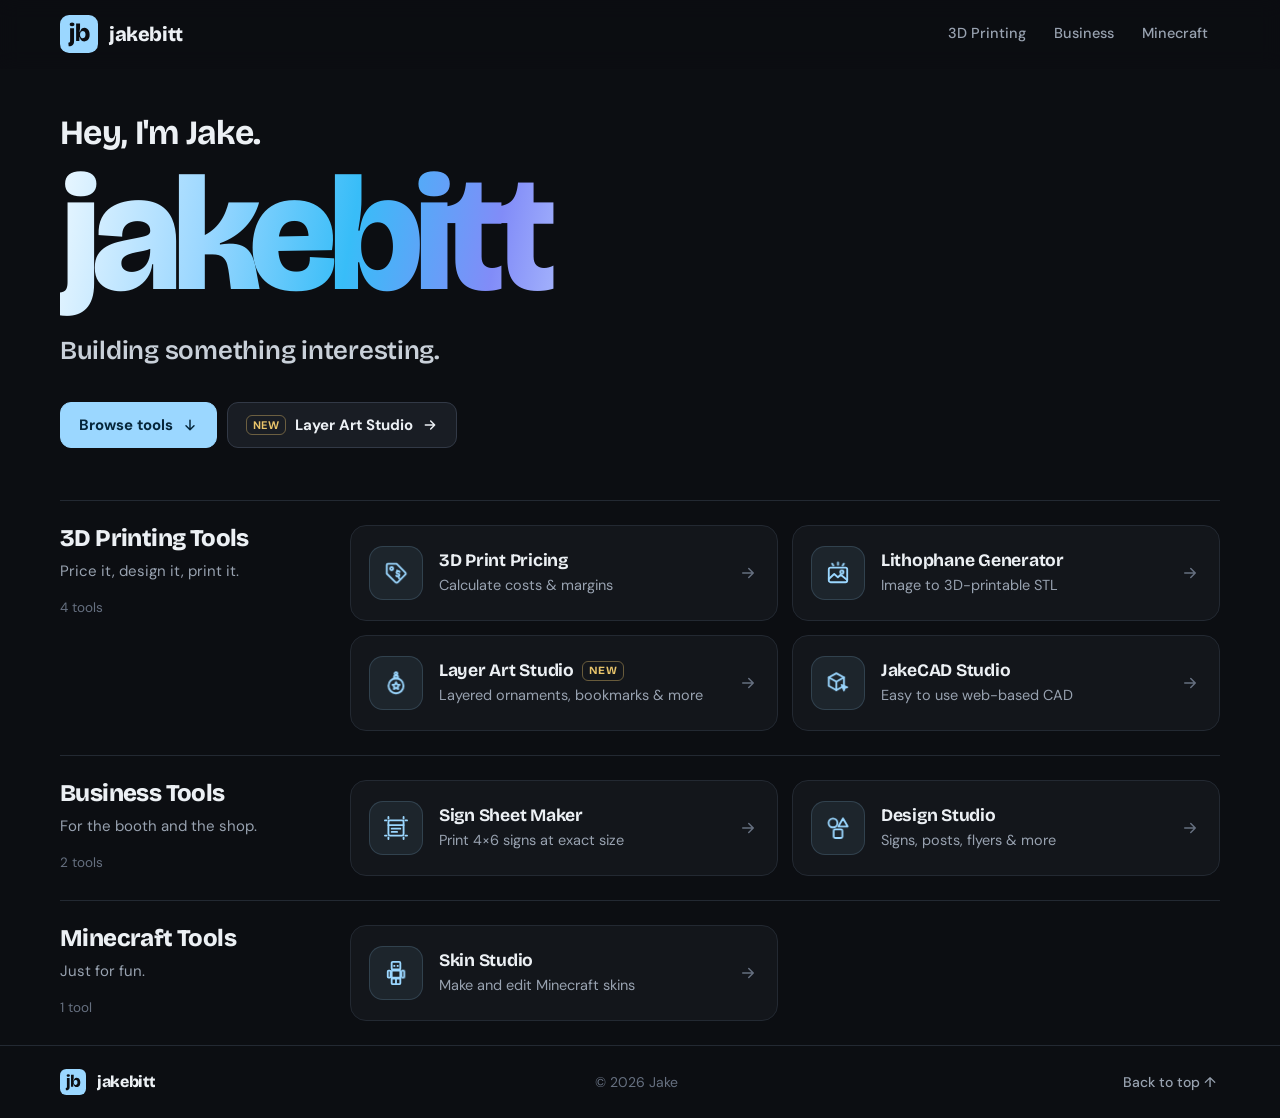
==== commit 027cb55a: "Homepage: trim desktop spacing so the page fits without scrolling Co-Authored-By: Claude Opus 5.5 <n" ====
--- a/index.html
+++ b/index.html
@@ -210,6 +210,13 @@
   .hero { padding: 36px 0 56px; }
   .actions { margin-top: 22px; }
 }
+/* desktop: trim extra empty space so the page fits without scrolling */
+@media (min-width: 1041px) {
+  .hero { padding: 44px 0 52px; }
+  .cat { padding: 24px 0; }
+  footer { margin-top: 0; }
+  .foot { padding-top: 14px; padding-bottom: calc(14px + env(safe-area-inset-bottom, 0px)); }
+}
 @media (prefers-reduced-motion: reduce) {
   html { scroll-behavior: auto; }
   *, *::before, *::after { animation-duration: .001s !important; animation-iteration-count: 1 !important; transition-duration: .001s !important; }
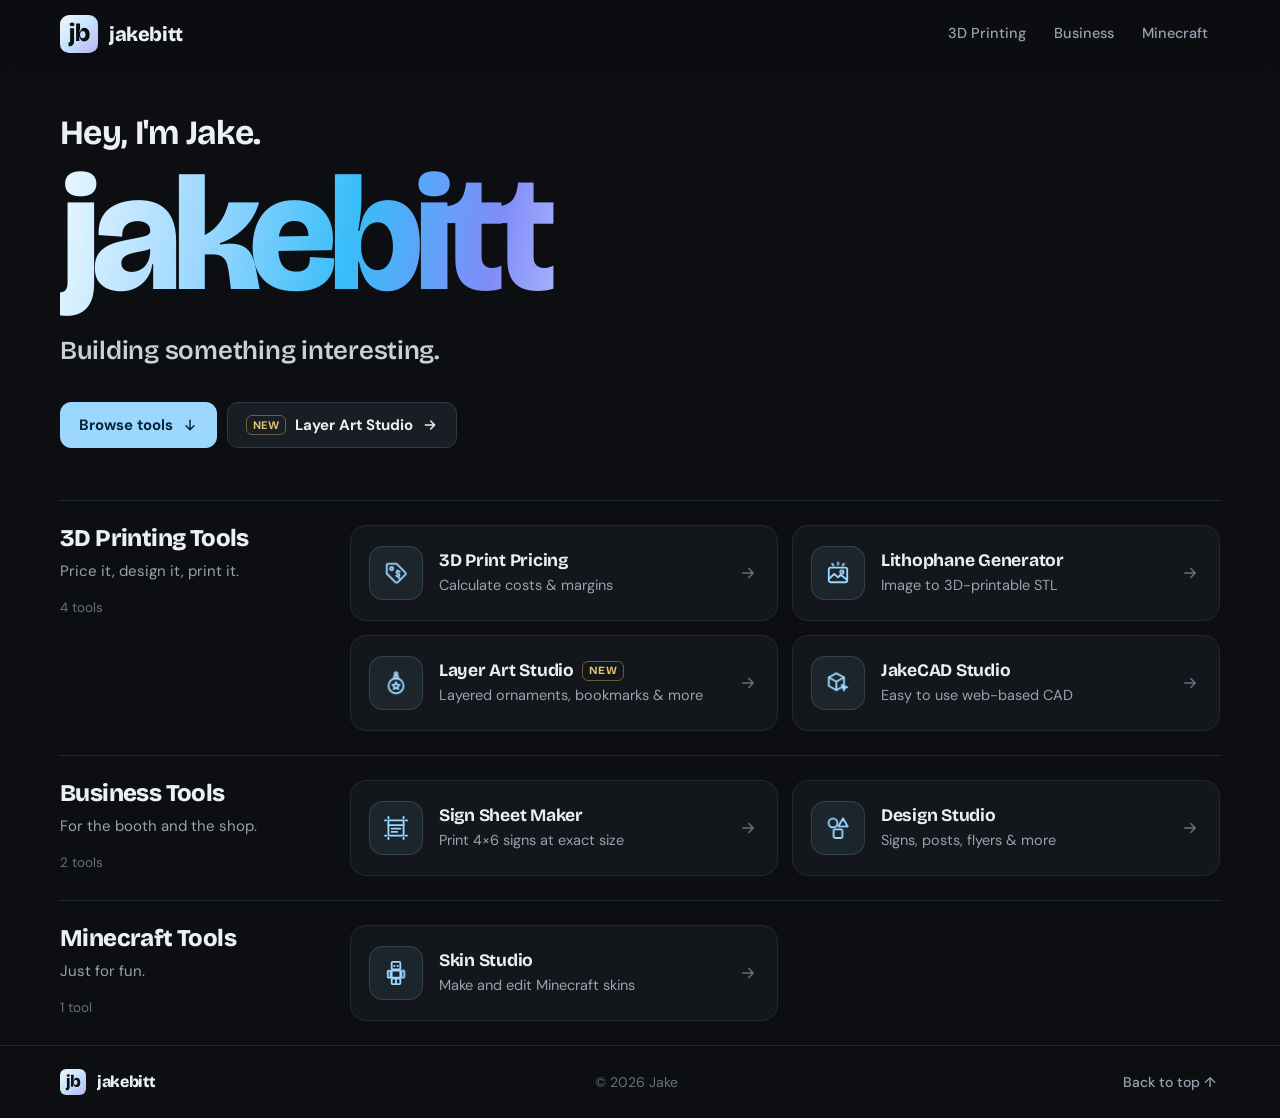
==== commit 0adba144: "Restyle all tools to the homepage look; shared back button; new logo; Skin Studio cleanup - Graphite" ====
--- a/index.html
+++ b/index.html
@@ -210,6 +210,11 @@
   .hero { padding: 36px 0 56px; }
   .actions { margin-top: 22px; }
 }
+/* keep the footer at the bottom of the window on tall screens */
+body { display: flex; flex-direction: column; min-height: 100vh; min-height: 100dvh; }
+main { flex: 1 0 auto; width: 100%; }
+footer { flex-shrink: 0; }
+
 /* desktop: trim extra empty space so the page fits without scrolling */
 @media (min-width: 1041px) {
   .hero { padding: 44px 0 52px; }
@@ -228,7 +233,8 @@
 <body>
 <script>document.documentElement.classList.add('js')</script>
 <svg width="0" height="0" style="position:absolute" aria-hidden="true">
-  <symbol id="jb" viewBox="0 0 100 100"><rect width="100" height="100" rx="24" fill="#9bd7ff"/><g fill="#0c0e12"><path transform="translate(21.96 20.00) scale(0.06445)" d="M28 962Q23 962 20.0 962.0Q17 962 13 962L0 825Q39 820 55.0 805.0Q71 790 71 751V226H233V760Q233 814 219.5 852.5Q206 891 180.0 915.0Q154 939 115.5 950.5Q77 962 28 962ZM152 152Q106 152 81.5 132.5Q57 113 57 77Q57 39 81.5 19.5Q106 0 152 0Q199 0 223.5 19.5Q248 39 248 76Q248 113 223.5 132.5Q199 152 152 152ZM651 768Q601 768 563.5 749.0Q526 730 502.5 692.0Q479 654 471 598H452L449 754H317V495V34H478V209Q478 233 474.5 259.5Q471 286 465.5 315.0Q460 344 454 377H477Q491 323 514.0 287.0Q537 251 571.5 232.5Q606 214 653 214Q719 214 767.5 248.0Q816 282 843.0 344.5Q870 407 870 494Q870 578 843.5 639.5Q817 701 768.0 734.5Q719 768 651 768ZM591 638Q624 638 649.0 619.5Q674 601 687.5 567.5Q701 534 701 489Q701 443 688.0 410.5Q675 378 651.5 360.0Q628 342 595 342Q573 342 554.5 350.0Q536 358 522.0 372.0Q508 386 498.0 403.5Q488 421 483.0 440.5Q478 460 478 479V500Q478 521 484.0 545.0Q490 569 503.5 590.0Q517 611 538.5 624.5Q560 638 591 638Z"/></g></symbol>
+  <defs><linearGradient id="jbg" x1="0" y1="0" x2="1" y2="1"><stop offset="0" stop-color="#f4f6fa"/><stop offset=".45" stop-color="#c9e6fd"/><stop offset="1" stop-color="#b6b4f6"/></linearGradient></defs>
+  <symbol id="jb" viewBox="0 0 100 100"><rect width="100" height="100" rx="24" fill="url(#jbg)"/><g fill="#0c0e12"><path transform="translate(21.96 20.00) scale(0.06445)" d="M28 962Q23 962 20.0 962.0Q17 962 13 962L0 825Q39 820 55.0 805.0Q71 790 71 751V226H233V760Q233 814 219.5 852.5Q206 891 180.0 915.0Q154 939 115.5 950.5Q77 962 28 962ZM152 152Q106 152 81.5 132.5Q57 113 57 77Q57 39 81.5 19.5Q106 0 152 0Q199 0 223.5 19.5Q248 39 248 76Q248 113 223.5 132.5Q199 152 152 152ZM651 768Q601 768 563.5 749.0Q526 730 502.5 692.0Q479 654 471 598H452L449 754H317V495V34H478V209Q478 233 474.5 259.5Q471 286 465.5 315.0Q460 344 454 377H477Q491 323 514.0 287.0Q537 251 571.5 232.5Q606 214 653 214Q719 214 767.5 248.0Q816 282 843.0 344.5Q870 407 870 494Q870 578 843.5 639.5Q817 701 768.0 734.5Q719 768 651 768ZM591 638Q624 638 649.0 619.5Q674 601 687.5 567.5Q701 534 701 489Q701 443 688.0 410.5Q675 378 651.5 360.0Q628 342 595 342Q573 342 554.5 350.0Q536 358 522.0 372.0Q508 386 498.0 403.5Q488 421 483.0 440.5Q478 460 478 479V500Q478 521 484.0 545.0Q490 569 503.5 590.0Q517 611 538.5 624.5Q560 638 591 638Z"/></g></symbol>
   <symbol id="go" viewBox="0 0 24 24"><path d="M5 12h14M13 6l6 6-6 6"/></symbol>
 </svg>
 
